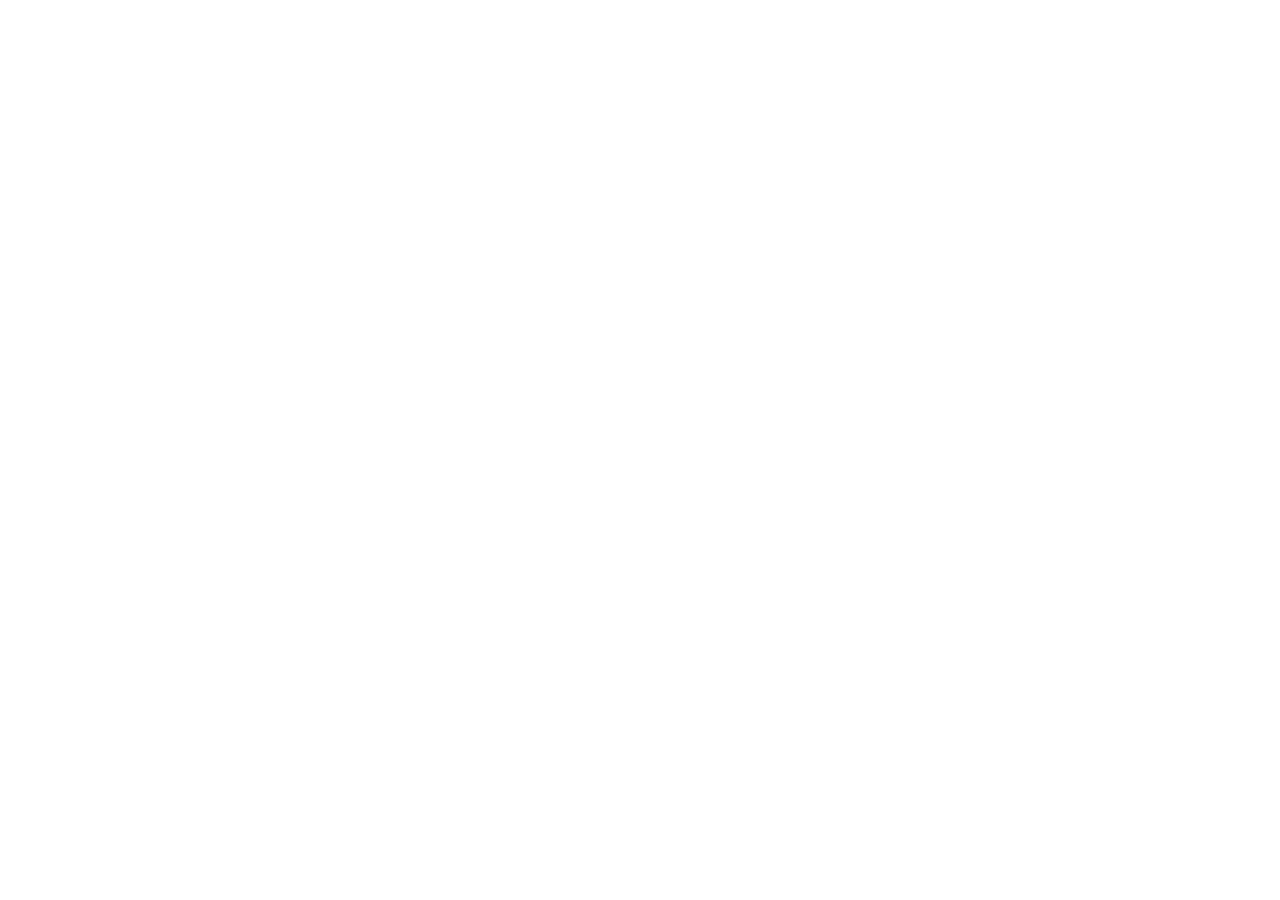
==== main.html @ 6a28c979 "Add main file" ====
<!doctype html>
<html lang="en">
<head>
<meta charset="utf-8">
<meta name="viewport" content="width=device-width, initial-scale=1">
<title>LawAI</title>
<style>
  /* CSS Styling */
  :root{
    --bg:#ffffff;
    --ink:#050506;
    --muted:#043175;
    --brand:hsl(216, 11%, 91%);
    --line:#cdd0d3;
    --radius:14px;
    --gap:16px;
  }

  *{
    box-sizing:border-box;
  }

  body{
    margin:0;
    font:16px/1.6 system-ui, Segoe UI, Roboto, Arial, sans-serif; /* SANS-SERIF FOR NOW.. */
    background:var(--bg);
    color:var(--ink);
  }

  a{
    color:var(--brand);
    text-decoration:none;
  }

  .wrap{
    max-width:1100px;
    margin:auto;
    padding:20px;
  }

  /* Header */
  header{
    position:sticky;
    top:0;
    backdrop-filter:blur(8px);
    border-bottom:1px solid var(--line);
    background:rgba(8,19,219,0.7);
  }

  /* Top bar layout (we are in header) */
  .top{
    display:flex;
    align-items:center;
    justify-content:space-between;
    gap:12px;
  }

  /* Brand logo, text container */
  .brand{
    display:flex;
    align-items:center;
    gap:10px;
  }

  /* Logo icon adjustment */
  .logo{
    width:32px; 
    height:32px; 
    display:block;
  }

  /* Navigation links container */
  nav{
    display:flex;
    flex-wrap:wrap;
    gap:10px;
  }

  /* Navigation link button */
  nav a{
    padding:8px 12px;
    border:1px solid var(--line);
    border-radius:999px;
  }
</style>
</head>

</html>
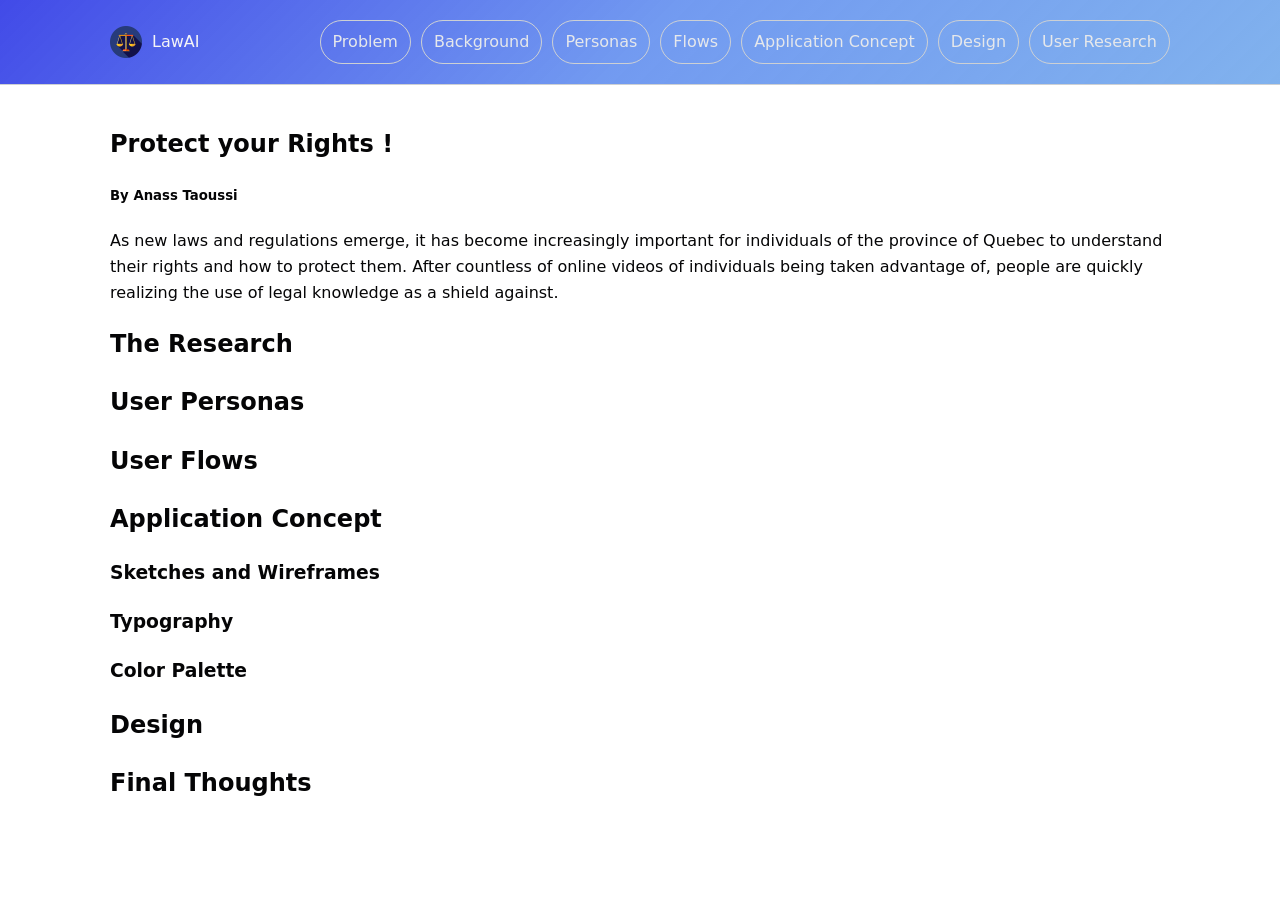
==== commit 29cdc367: "Added titles and logo" ====
--- a/main.html
+++ b/main.html
@@ -9,7 +9,7 @@
   :root{
     --bg:#ffffff;
     --ink:#050506;
-    --muted:#043175;
+    --muted:#234e8e;
     --brand:hsl(216, 11%, 91%);
     --line:#cdd0d3;
     --radius:14px;
@@ -44,7 +44,7 @@
     top:0;
     backdrop-filter:blur(8px);
     border-bottom:1px solid var(--line);
-    background:rgba(8,19,219,0.7);
+    background:linear-gradient(135deg, rgba(18, 29, 226, 0.8), rgba(20, 87, 231, 0.6), rgba(75, 145, 230, 0.7));
   }
 
   /* Top bar layout (we are in header) */
@@ -67,6 +67,9 @@
     width:32px; 
     height:32px; 
     display:block;
+    background-image:url("trial.png");
+    background-size:cover;
+    background-position:center;
   }
 
   /* Navigation links container */
@@ -85,4 +88,54 @@
 </style>
 </head>
 
+<body>
+<header>
+  <div class="wrap top">
+    <div class="brand">
+      <div class="logo" aria-hidden="true"></div>
+    <span style="color: #f5f5f7;"> LawAI </span>
+    </div>
+    <nav aria-label="Sections">
+      <a href="#problem">Problem</a>
+      <a href="#research">Background</a>
+      <a href="#personas">Personas</a>
+      <a href="#flows">Flows</a>
+      <a href="#application">Application Concept</a>
+      <a href="#design">Design</a>
+      <a href="#evidence">User Research</a>
+    </nav>
+  </div>
+</header>
+
+<main class="wrap">
+
+  <section id="problem"><h1>Protect your Rights !</h1></section>
+  <section id="Name"><h5>By Anass Taoussi </h5></section>
+
+    <p > As new laws and regulations emerge, it has become increasingly important for individuals of the province of Quebec to understand their rights and how to protect them.
+     After countless of online videos of individuals being taken advantage of, people are quickly realizing the use of legal knowledge as a shield against.</p>
+
+  <section id="research"><h2>The Research</h2></section>
+
+  <section id="personas"><h2>User Personas</h2></section>
+
+  <section id="flows"><h2>User Flows</h2></section>
+
+  <section id="application"><h2>Application Concept</h2></section>
+
+  <section id="wireframes"><h3>Sketches and Wireframes</h3></section>
+
+  <section id="Typography"><h3>Typography</h3></section>
+
+  <section id="Color"><h3> Color Palette</h3></section>
+  
+  <section id="design"><h2>Design</h2></section>
+
+  <section id="evidence"><h2>Final Thoughts</h2></section>
+</main>
+
+
+</body>
+
+
 </html>
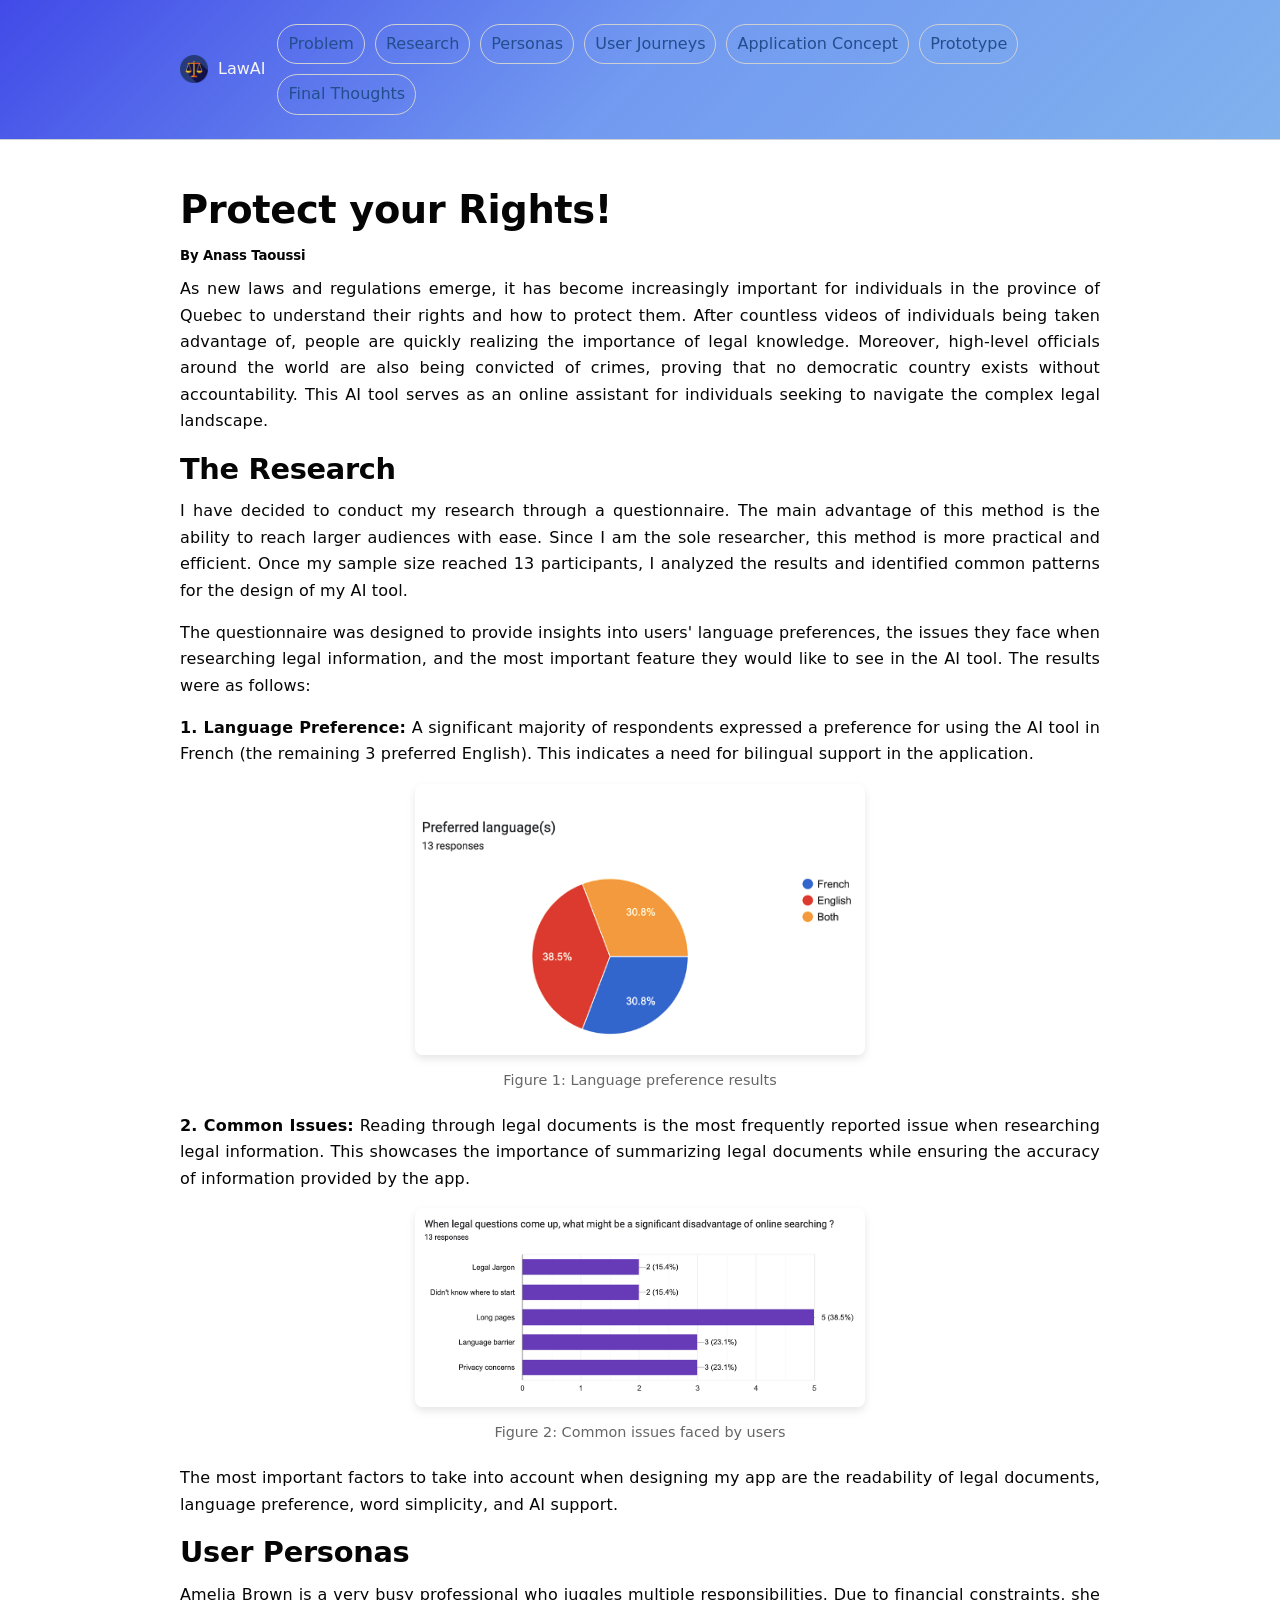
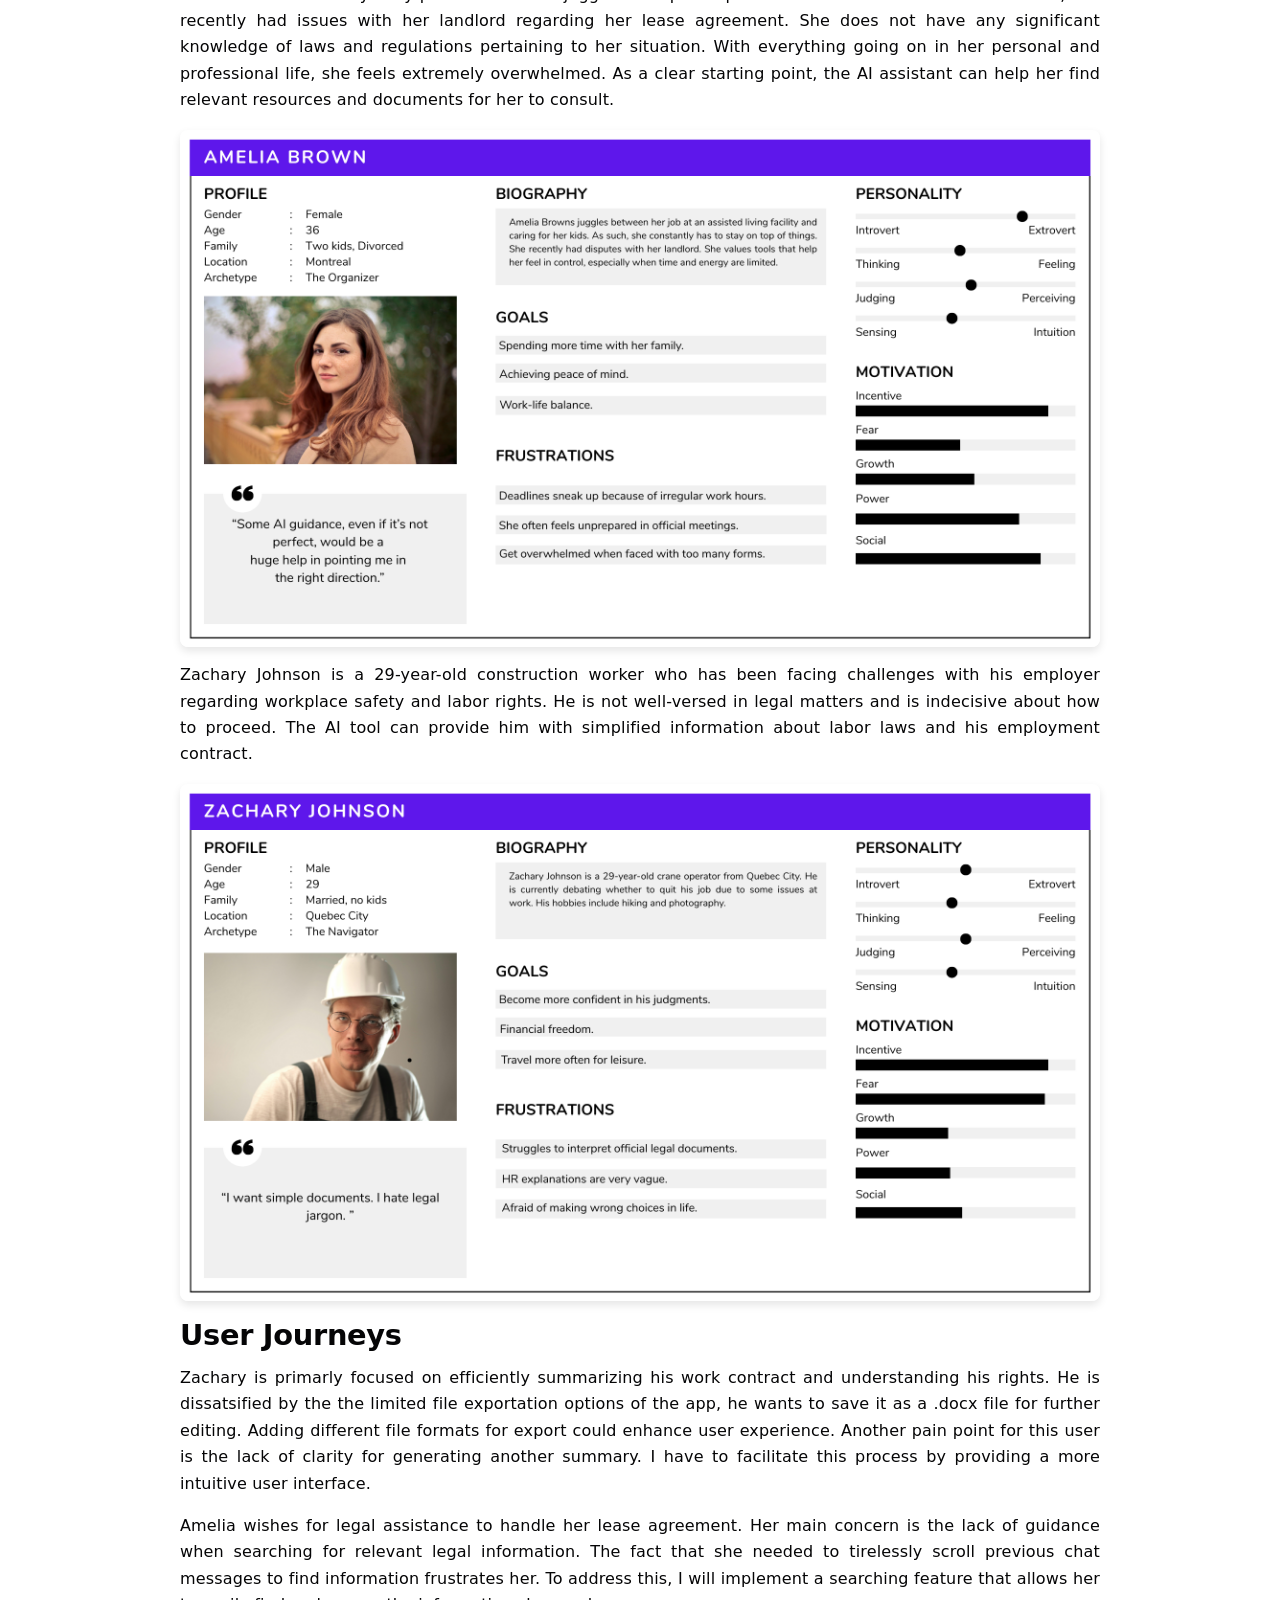
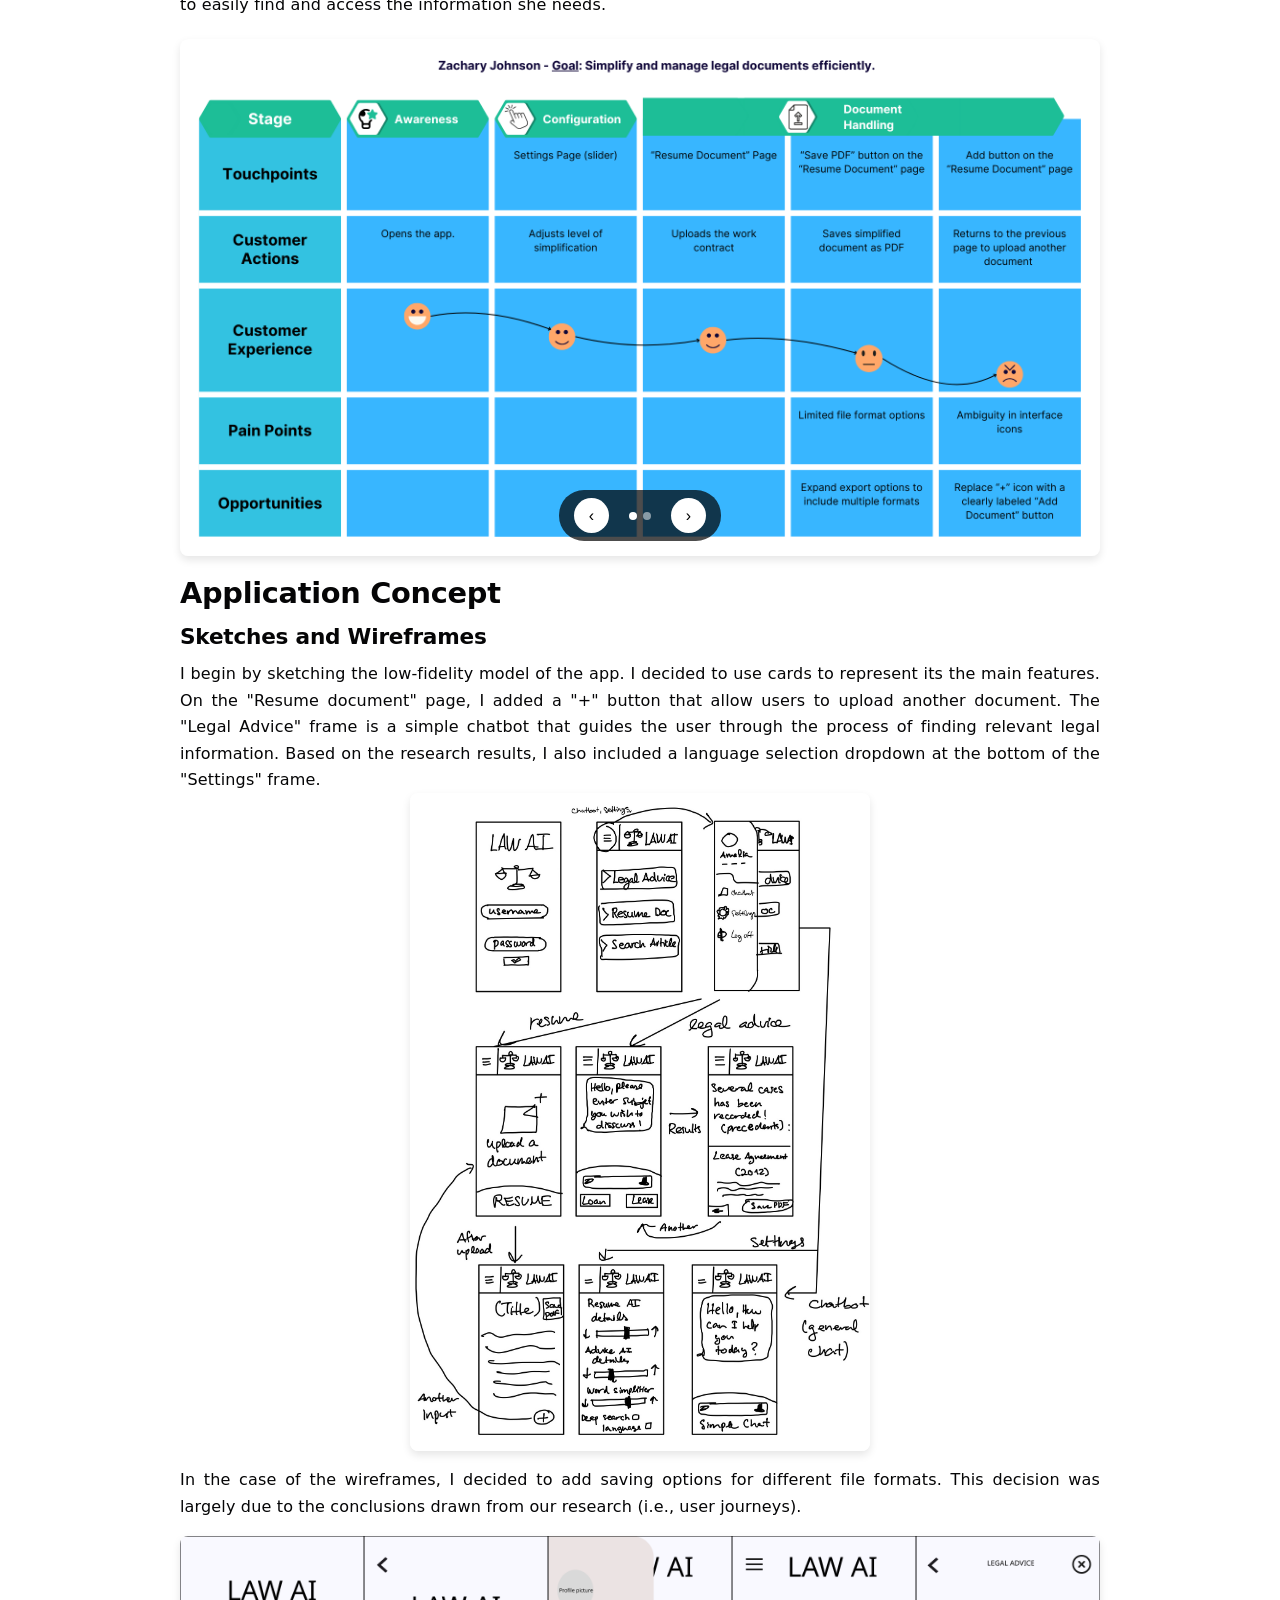
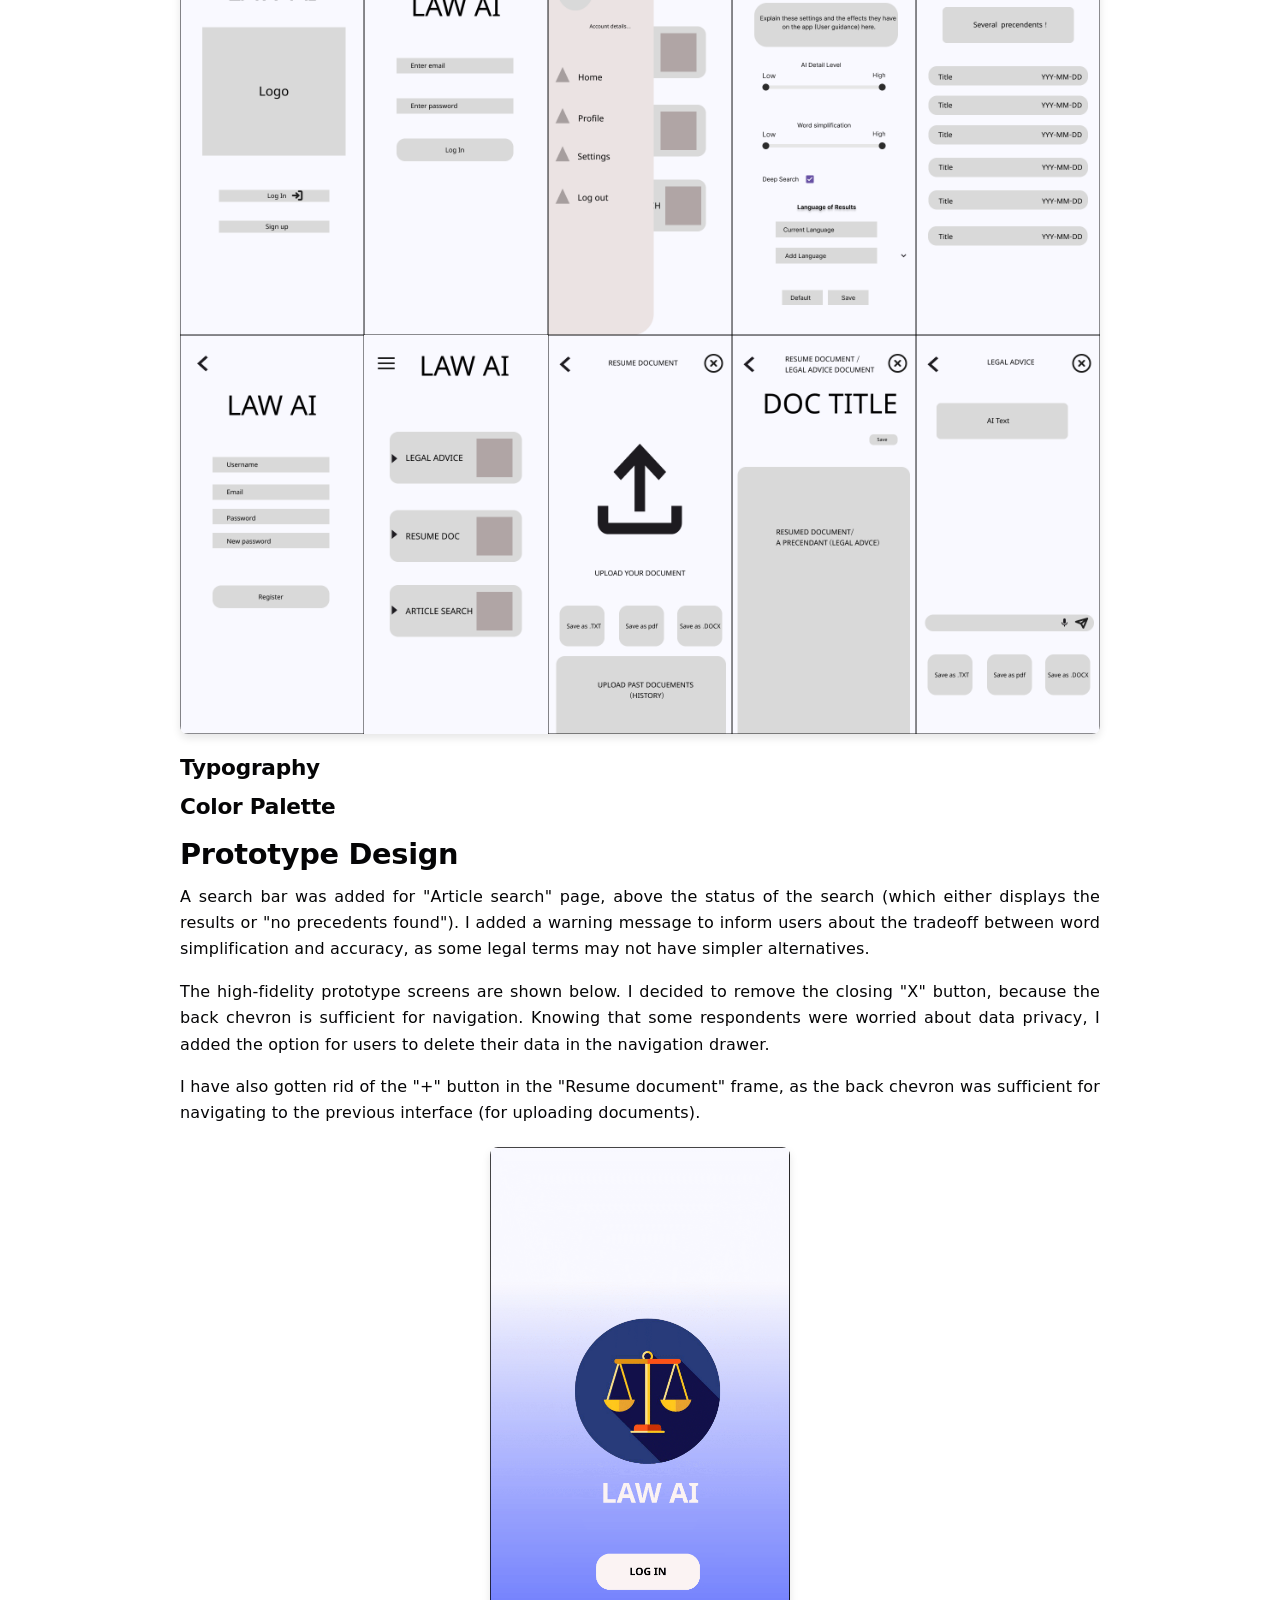
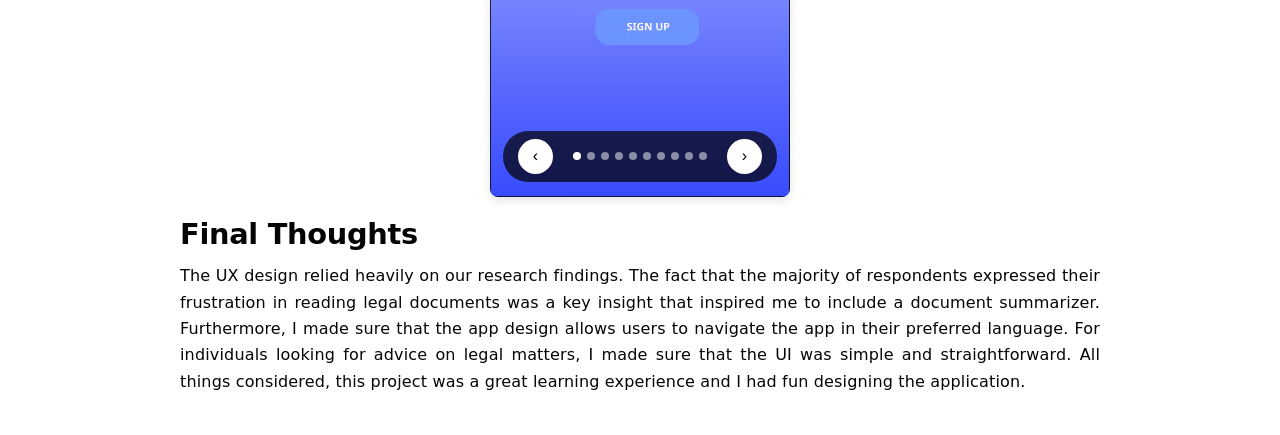
==== commit 39fc0b03: "Final presentation" ====
--- a/main.html
+++ b/main.html
@@ -1,91 +1,10 @@
 <!doctype html>
 <html lang="en">
 <head>
-<meta charset="utf-8">
-<meta name="viewport" content="width=device-width, initial-scale=1">
-<title>LawAI</title>
-<style>
-  /* CSS Styling */
-  :root{
-    --bg:#ffffff;
-    --ink:#050506;
-    --muted:#234e8e;
-    --brand:hsl(216, 11%, 91%);
-    --line:#cdd0d3;
-    --radius:14px;
-    --gap:16px;
-  }
-
-  *{
-    box-sizing:border-box;
-  }
-
-  body{
-    margin:0;
-    font:16px/1.6 system-ui, Segoe UI, Roboto, Arial, sans-serif; /* SANS-SERIF FOR NOW.. */
-    background:var(--bg);
-    color:var(--ink);
-  }
-
-  a{
-    color:var(--brand);
-    text-decoration:none;
-  }
-
-  .wrap{
-    max-width:1100px;
-    margin:auto;
-    padding:20px;
-  }
-
-  /* Header */
-  header{
-    position:sticky;
-    top:0;
-    backdrop-filter:blur(8px);
-    border-bottom:1px solid var(--line);
-    background:linear-gradient(135deg, rgba(18, 29, 226, 0.8), rgba(20, 87, 231, 0.6), rgba(75, 145, 230, 0.7));
-  }
-
-  /* Top bar layout (we are in header) */
-  .top{
-    display:flex;
-    align-items:center;
-    justify-content:space-between;
-    gap:12px;
-  }
-
-  /* Brand logo, text container */
-  .brand{
-    display:flex;
-    align-items:center;
-    gap:10px;
-  }
-
-  /* Logo icon adjustment */
-  .logo{
-    width:32px; 
-    height:32px; 
-    display:block;
-    background-image:url("trial.png");
-    background-size:cover;
-    background-position:center;
-  }
-
-  /* Navigation links container */
-  nav{
-    display:flex;
-    flex-wrap:wrap;
-    gap:10px;
-  }
-
-  /* Navigation link button */
-  nav a{
-    padding:8px 12px;
-    border:1px solid var(--line);
-    border-radius:999px;
-  }
-</style>
+  <meta charset="utf-8">
+  <meta name="viewport" content="width=device-width, initial-scale=1">
+  <title>LawAI</title>
+  <link rel="stylesheet" href="styles.css">
 </head>
 
 <body>
@@ -93,47 +12,168 @@
   <div class="wrap top">
     <div class="brand">
       <div class="logo" aria-hidden="true"></div>
-    <span style="color: #f5f5f7;"> LawAI </span>
+      <span style="color: #f5f5f7;"> LawAI </span>
     </div>
     <nav aria-label="Sections">
       <a href="#problem">Problem</a>
-      <a href="#research">Background</a>
+      <a href="#research">Research</a>
       <a href="#personas">Personas</a>
-      <a href="#flows">Flows</a>
+      <a href="#flows">User Journeys</a>
       <a href="#application">Application Concept</a>
-      <a href="#design">Design</a>
-      <a href="#evidence">User Research</a>
+      <a href="#design">Prototype</a>
+      <a href="#conclusion">Final Thoughts</a>
     </nav>
   </div>
 </header>
 
 <main class="wrap">
 
-  <section id="problem"><h1>Protect your Rights !</h1></section>
+  <section id="problem"><h1>Protect your Rights!</h1></section>
   <section id="Name"><h5>By Anass Taoussi </h5></section>
 
-    <p > As new laws and regulations emerge, it has become increasingly important for individuals of the province of Quebec to understand their rights and how to protect them.
-     After countless of online videos of individuals being taken advantage of, people are quickly realizing the use of legal knowledge as a shield against.</p>
+  <p > As new laws and regulations emerge, it has become increasingly important for individuals in the province of Quebec to understand their rights and how to protect them.
+     After countless videos of individuals being taken advantage of, people are quickly realizing the importance of legal knowledge. Moreover, high-level officials around the world are also being convicted of crimes, proving that no democratic country exists without accountability. This AI tool serves as an online assistant for individuals seeking to navigate the complex legal landscape.</p>
 
   <section id="research"><h2>The Research</h2></section>
 
-  <section id="personas"><h2>User Personas</h2></section>
+  <p> I have decided to conduct my research through a questionnaire. The main advantage of this method is the ability to reach larger audiences with ease. Since I am the sole researcher, this method is more practical and efficient. Once my sample size reached 13 participants, I analyzed the results and identified common patterns for the design of my AI tool. </p>
 
-  <section id="flows"><h2>User Flows</h2></section>
+  <p> The questionnaire was designed to provide insights into users' language preferences, the issues they face when researching legal information, and the most important feature they would like to see in the AI tool. The results were as follows: </p>
+
+  <p><strong>1. Language Preference:</strong> A significant majority of respondents expressed a preference for using the AI tool in French (the remaining 3 preferred English). This indicates a need for bilingual support in the application.</p>
+
+  <div class="data-visual">
+    <img src="DataVisuals/DataLanguage.png">
+    <div class="caption">Figure 1: Language preference results </div>
+  </div>
+
+
+  <p><strong>2. Common Issues:</strong> Reading through legal documents is the most frequently reported issue when researching legal information. This showcases the importance of summarizing legal documents while ensuring the accuracy of information provided by the app.</p>
+
+  <div class="data-visual">
+    <img src="DataVisuals/SearchingData.png">
+    <div class="caption">Figure 2: Common issues faced by users </div>
+  </div>
+
+  <p> The most important factors to take into account when designing my app are the readability of legal documents, language preference, word simplicity, and AI support.</p>
+
+
+  <section id="personas">
+    <h2>User Personas</h2>
+    <p>Amelia Brown is a very busy professional who juggles multiple responsibilities. Due to financial constraints, she recently had issues with her landlord regarding her lease agreement. She does not have any significant knowledge of laws and regulations pertaining to her situation. With everything going on in her personal and professional life, she feels extremely overwhelmed. As a clear starting point, the AI assistant can help her find relevant resources and documents for her to consult.</p>
+    <div class="persona-images">
+      <img src="AmeliaBrown_Persona.png" alt="Amelia Brown Persona" class="persona-img">
+    </div>
+
+  <p>Zachary Johnson is a 29-year-old construction worker who has been facing challenges with his employer regarding workplace safety and labor rights. He is not well-versed in legal matters and is indecisive about how to proceed. The AI tool can provide him with simplified information about labor laws and his employment contract.</p>
+    <div class="persona-images">
+      <img src="ZacharyJohnson_Persona.png" alt="Zachary Johnson Persona" class="persona-img">
+    </div>
+
+  </section>
+
+  <section id="flows">
+    <h2>User Journeys</h2>
+    <p> Zachary is primarly focused on efficiently summarizing his work contract and understanding his rights. He is dissatsified by the the limited file exportation options of the app, he wants to save it as a .docx file for further editing. Adding different file formats for export could enhance user experience. Another pain point for this user is the lack of clarity for generating another summary. I have to facilitate this process by providing a more intuitive user interface. </p>
+
+    <p> Amelia wishes for legal assistance to handle her lease agreement. Her main concern is the lack of guidance when searching for relevant legal information. The fact that she needed to tirelessly scroll previous chat messages to find information frustrates her. To address this, I will implement a searching feature that allows her to easily find and access the information she needs.</p>
+    <div class="carousel-container">
+      <div class="carousel-slides" id="flowsCarousel">
+        <div class="carousel-slide">
+          <img src="ZacharyJohnson_userflow.png" alt="User Flow 1" class="flow-img">
+        </div>
+        <div class="carousel-slide">
+          <img src="AmeliaBrown_userflow.png" alt="User Flow 2" class="flow-img">
+        </div>
+      </div>
+      <div class="carousel-nav">
+        <button class="carousel-btn" id="prevBtn">‹</button>
+        <div class="carousel-dots" id="flowsDots">
+          <span class="carousel-dot active" data-slide="0"></span>
+          <span class="carousel-dot" data-slide="1"></span>
+        </div>
+        <button class="carousel-btn" id="nextBtn">›</button>
+      </div>
+    </div>
+  </section>
+
 
   <section id="application"><h2>Application Concept</h2></section>
 
   <section id="wireframes"><h3>Sketches and Wireframes</h3></section>
+  <div class="sketch">
+
+     <p> I begin by sketching the low-fidelity model of the app. I decided to use cards to represent its the main features. On the "Resume document" page, I added a "+" button that allow users to upload another document. The "Legal Advice" frame is a simple chatbot that guides the user through the process of finding relevant legal information. Based on the research results, I also included a language selection dropdown at the bottom of the "Settings" frame.
+
+  <img src="Sketch_LawAI.jpeg" alt="Wireframe 1" style="width:50%; height: 1%; display:block; margin: 0 auto; border-radius:8px; box-shadow:0 4px 8px rgba(0,0,0,0.1);">
+</div>
+
+<p> In the case of the wireframes, I decided to add saving options for different file formats. This decision was largely due to the conclusions drawn from our research (i.e., user journeys).
+
+</p>
+
+<div class="WireframesAI">
+
+    <img src="LAWAI_WIREFRAMES.png" alt="Wireframe 2" style="width:100%; height: 1%; margin-right:4%; border-radius:8px; box-shadow:0 4px 8px rgba(0,0,0,0.1);">
+</div>
 
   <section id="Typography"><h3>Typography</h3></section>
 
   <section id="Color"><h3> Color Palette</h3></section>
   
-  <section id="design"><h2>Design</h2></section>
+  <section id="design">
+    <h2>Prototype Design</h2>
+    <p>A search bar was added for "Article search" page, above the status of the search (which either displays the results or "no precedents found"). I added a warning message to inform users about the tradeoff between word simplification and accuracy, as some legal terms may not have simpler alternatives. </p>
 
-  <section id="evidence"><h2>Final Thoughts</h2></section>
+    <p>The high-fidelity prototype screens are shown below. I decided to remove the closing "X" button, because the back chevron is sufficient for navigation. Knowing that some respondents were worried about data privacy, I added the option for users to delete their data in the navigation drawer. </p>
+    <p> I have also gotten rid of the "+" button in the "Resume document" frame, as the back chevron was sufficient for navigating to the previous interface (for uploading documents).</p>
+    
+    <div class="carousel-container" id="protoCarouselContainer">
+      <div class="carousel-slides" id="protoCarousel">
+        <div class="carousel-slide"><img src="PrototypeDesign/LAWAI_WIREFRAMES-01.png" alt="Prototype Screen 1"></div>
+        <div class="carousel-slide"><img src="PrototypeDesign/LAWAI_WIREFRAMES-02.png" alt="Prototype Screen 2"></div>
+        <div class="carousel-slide"><img src="PrototypeDesign/LAWAI_WIREFRAMES-03.png" alt="Prototype Screen 3"></div>
+        <div class="carousel-slide"><img src="PrototypeDesign/LAWAI_WIREFRAMES-04.png" alt="Prototype Screen 4"></div>
+        <div class="carousel-slide"><img src="PrototypeDesign/LAWAI_WIREFRAMES-05.png" alt="Prototype Screen 5"></div>
+        <div class="carousel-slide"><img src="PrototypeDesign/LAWAI_WIREFRAMES-06.png" alt="Prototype Screen 6"></div>
+        <div class="carousel-slide"><img src="PrototypeDesign/LAWAI_WIREFRAMES-07.png" alt="Prototype Screen 7"></div>
+        <div class="carousel-slide"><img src="PrototypeDesign/LAWAI_WIREFRAMES-08.png" alt="Prototype Screen 8"></div>
+        <div class="carousel-slide"><img src="PrototypeDesign/LAWAI_WIREFRAMES-09.png" alt="Prototype Screen 9"></div>
+        <div class="carousel-slide"><img src="PrototypeDesign/LAWAI_WIREFRAMES-10.png" alt="Prototype Screen 10"></div>
+      </div>
+      <div class="carousel-nav">
+        <button class="carousel-btn" id="protoPrevBtn">‹</button>
+        <div class="carousel-dots" id="protoDots">
+          <span class="carousel-dot active" data-slide="0"></span>
+          <span class="carousel-dot" data-slide="1"></span>
+          <span class="carousel-dot" data-slide="2"></span>
+          <span class="carousel-dot" data-slide="3"></span>
+          <span class="carousel-dot" data-slide="4"></span>
+          <span class="carousel-dot" data-slide="5"></span>
+          <span class="carousel-dot" data-slide="6"></span>
+          <span class="carousel-dot" data-slide="7"></span>
+          <span class="carousel-dot" data-slide="8"></span>
+          <span class="carousel-dot" data-slide="9"></span>
+        </div>
+        <button class="carousel-btn" id="protoNextBtn">›</button>
+      </div>
+    </div>
+
+  <section id="conclusion"><h2>Final Thoughts</h2></section>
+    <p> The UX design relied heavily on our research findings. The fact that the majority of respondents expressed their frustration in reading legal documents was a key insight that inspired me to include a document summarizer.
+       Furthermore, I made sure that the app design allows users to navigate the app in their preferred language. For individuals looking for advice on legal matters, I made sure that the UI was simple and straightforward. All things considered, this project was a great learning experience and I had fun designing the application.</p>
+
+
 </main>
 
+<!-- Modal for image zoom (optional; currently disabled for persona images) -->
+<div id="imageModal" class="modal">
+  <span class="close">&times;</span>
+  <img class="modal-content" id="modalImage">
+  
+</div>
+
+<script src="main.js"></script>
 
 </body>
 
--- a/styles.css
+++ b/styles.css
@@ -0,0 +1,320 @@
+/* CSS Styling */
+:root{
+  --bg:#ffffff;
+  --ink:#050506;
+  --muted:#234e8e;
+  --brand:hsl(216, 11%, 91%);
+  --line:#cdd0d3;
+  --radius:14px;
+  --gap:16px;
+  --header-height: 0px; /* populated at runtime */
+}
+
+*{
+  box-sizing:border-box;
+}
+
+body{
+  margin:0;
+  font-family: "Inter", system-ui, -apple-system, Segoe UI, Roboto, Arial, "Helvetica Neue", Helvetica, sans-serif;
+  font-size:16px;
+  line-height:1.65;
+  -webkit-font-smoothing: antialiased;
+  -moz-osx-font-smoothing: grayscale;
+  text-rendering: optimizeLegibility;
+  background:var(--bg);
+  color:var(--ink);
+  padding-top: var(--header-height);
+}
+
+a{
+  color:var(--muted);
+  text-decoration:none;
+  transition:color 0.2s ease;
+}
+
+a:hover{
+  color:#1b4da8;
+}
+
+p{
+  text-align:justify;
+  line-height:1.65;
+  letter-spacing:0.01em;
+  text-justify: inter-word;
+  hyphens: auto;
+  margin:0.75rem 0 1rem;
+}
+
+h1, h2, h3, h4, h5, h6{
+  font-weight:700;
+  letter-spacing:-0.01em;
+  line-height:1.2;
+  margin:0.6em 0 0.4em;
+}
+
+h1{ font-size:clamp(1.8rem, 2.2vw + 1rem, 2.4rem); }
+ h2{ font-size:clamp(1.4rem, 1.6vw + 0.9rem, 1.8rem); }
+ h3{ font-size:clamp(1.15rem, 1.2vw + 0.7rem, 1.35rem); }
+
+.wrap{
+  max-width:960px;
+  margin:auto;
+  padding:24px 20px;
+}
+
+/* Header */
+header{
+  position:fixed;
+  top:0; left:0; right:0;
+  width:100%;
+  backdrop-filter:blur(8px);
+  border-bottom:1px solid var(--line);
+  background:linear-gradient(135deg, rgba(18, 29, 226, 0.8), rgba(20, 87, 231, 0.6), rgba(75, 145, 230, 0.7));
+  z-index:100;
+  transform: translateY(0);
+  transition: transform 0.25s ease;
+  will-change: transform;
+}
+
+/* Top bar layout (we are in header) */
+.top{
+  display:flex;
+  align-items:center;
+  justify-content:space-between;
+  gap:12px;
+}
+
+/* Brand logo, text container */
+.brand{
+  display:flex;
+  align-items:center;
+  gap:10px;
+}
+
+/* Logo icon adjustment */
+.logo{
+  width:28px; 
+  height:28px; 
+  display:block;
+  background-image:url("trial.png");
+  background-size:cover;
+  background-position:center;
+}
+
+/* Navigation links container */
+nav{
+  display:flex;
+  flex-wrap:wrap;
+  gap:10px;
+}
+
+/* Navigation link button */
+nav a{
+  padding:6px 10px; /* was 8px 12px */
+  border:1px solid var(--line);
+  border-radius:999px;
+}
+
+/* Persona Images */
+.persona-images{
+  display:flex;
+  flex-wrap:wrap;
+  gap:20px;
+  margin-top:2px;
+  margin-bottom:15px;
+  justify-content:center;
+}
+
+.persona-img{
+  max-width:100%;
+  height:auto;
+  border-radius:8px;
+  box-shadow:0 4px 8px rgba(0,0,0,0.1);
+  /* Make persona images non-interactive */
+  pointer-events:none;
+  user-select:none;
+  -webkit-user-select:none;
+  -moz-user-select:none;
+  -ms-user-select:none;
+}
+
+/* Modal for zoomed image */
+.modal{
+  display:none;
+  position:fixed;
+  z-index:1000;
+  left:0;
+  top:0;
+  width:100%;
+  height:100%;
+  background-color:rgba(0,0,0,0.9);
+  cursor:pointer;
+}
+
+.modal-content{
+  display:block;
+  margin:auto;
+  max-width:90%;
+  max-height:90%;
+  position:absolute;
+  top:50%;
+  left:50%;
+  transform:translate(-50%, -50%);
+  border-radius:8px;
+}
+
+.close{
+  position:absolute;
+  top:15px;
+  right:35px;
+  color:#f1f1f1;
+  font-size:40px;
+  font-weight:bold;
+  cursor:pointer;
+}
+
+.close:hover{
+  color:#bbb;
+}
+
+/* Carousel for User Flows */
+.carousel-container{
+  position:relative;
+  max-width:100%;
+  margin:20px auto;
+  background:#f9f9f9;
+  border-radius:8px;
+  overflow:hidden;
+  box-shadow:0 4px 8px rgba(0,0,0,0.1);
+  cursor:grab;
+  user-select:none;
+}
+
+.carousel-container:active{
+  cursor:grabbing;
+}
+
+.carousel-slides{
+  display:flex;
+  transition:transform 0.3s ease;
+}
+
+.carousel-slide{
+  min-width:100%;
+  position:relative;
+}
+
+.carousel-slide img{
+  width:100%;
+  height:auto;
+  display:block;
+  pointer-events:none;
+  user-select:none;
+}
+
+.carousel-nav{
+  position:absolute;
+  bottom:15px;
+  left:50%;
+  transform:translateX(-50%);
+  display:flex;
+  gap:10px;
+  align-items:center;
+  background:rgba(0,0,0,0.7);
+  padding:8px 15px;
+  border-radius:25px;
+}
+
+.carousel-btn{
+  background:#fff;
+  border:none;
+  width:35px;
+  height:35px;
+  border-radius:50%;
+  cursor:pointer;
+  display:flex;
+  align-items:center;
+  justify-content:center;
+  font-size:16px;
+  transition:all 0.2s ease;
+}
+
+.carousel-btn:hover{
+  background:#f0f0f0;
+  transform:scale(1.1);
+}
+
+.carousel-dots{
+  display:flex;
+  gap:6px;
+  margin:0 10px;
+}
+
+.carousel-dot{
+  width:8px;
+  height:8px;
+  border-radius:50%;
+  background:rgba(255,255,255,0.5);
+  cursor:pointer;
+  transition:background 0.2s ease;
+}
+
+.carousel-dot.active{
+  background:#fff;
+}
+
+/* Header hidden state */
+header.header-hidden{
+  transform: translateY(-100%);
+}
+
+/* Figma Embed Styling */
+.figma-embed{
+  margin:20px 0;
+  border-radius:var(--radius);
+  overflow:hidden;
+  box-shadow:0 4px 12px rgba(0,0,0,0.15);
+}
+
+.figma-embed iframe{
+  border-radius:var(--radius);
+  display:block;
+  margin:0 auto;
+}
+
+/* Responsive iframe */
+@media (max-width: 768px) {
+  .figma-embed iframe {
+    height:400px;
+  }
+}
+
+/* Make the Prototype Design carousel smaller on desktop */
+#protoCarouselContainer{
+  max-width: 300px; /* adjust this to taste (e.g., 700px) */
+  margin-left:auto;
+  margin-right:auto;
+}
+
+@media (max-width: 700px){
+  #protoCarouselContainer{ max-width: 100%; }
+}
+
+/* Data visual styling */
+.data-visual{
+  margin:10px 0 20px;
+  text-align:center;
+}
+.data-visual img{
+  width:100%;
+  max-width:450px;
+  height:auto;
+  border-radius:8px;
+  box-shadow:0 4px 8px rgba(0,0,0,0.1);
+}
+.data-visual .caption{
+  font-size:0.9em;
+  color:#666;
+  margin-top:6px;
+}
